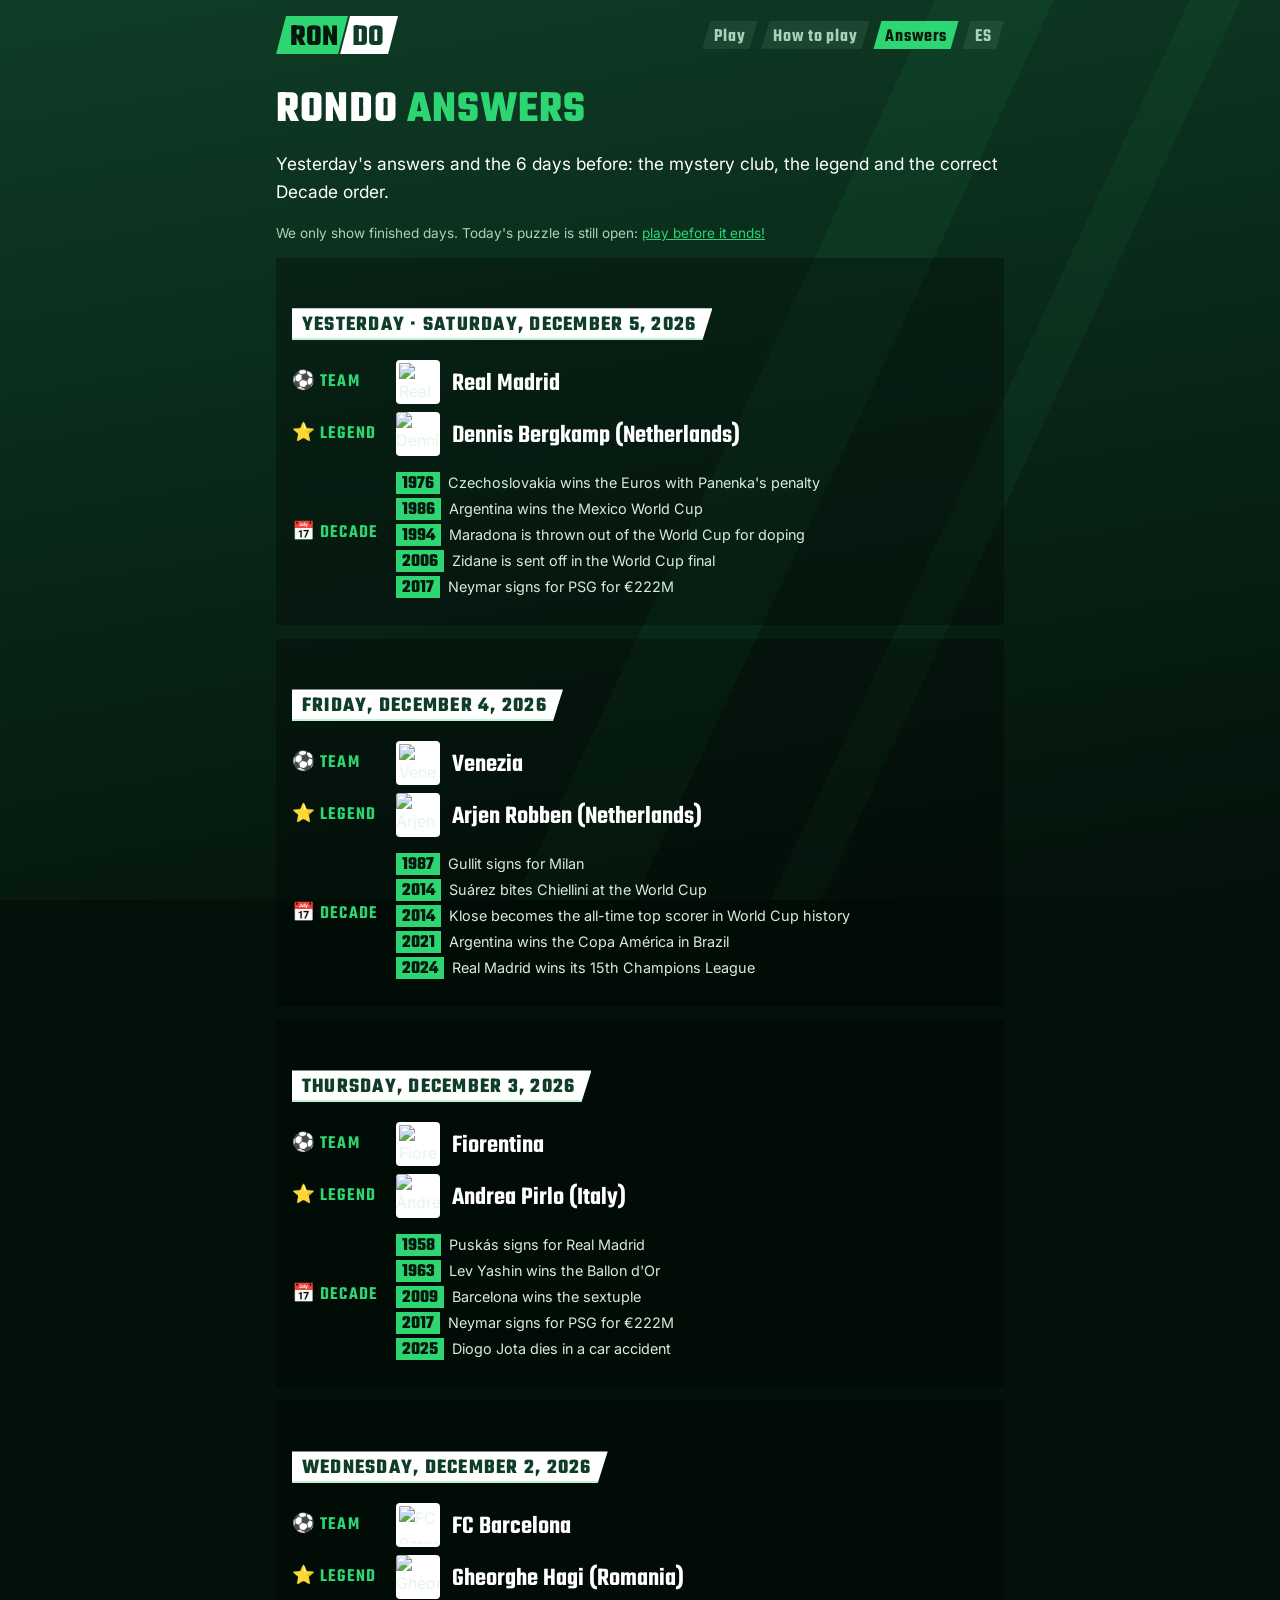
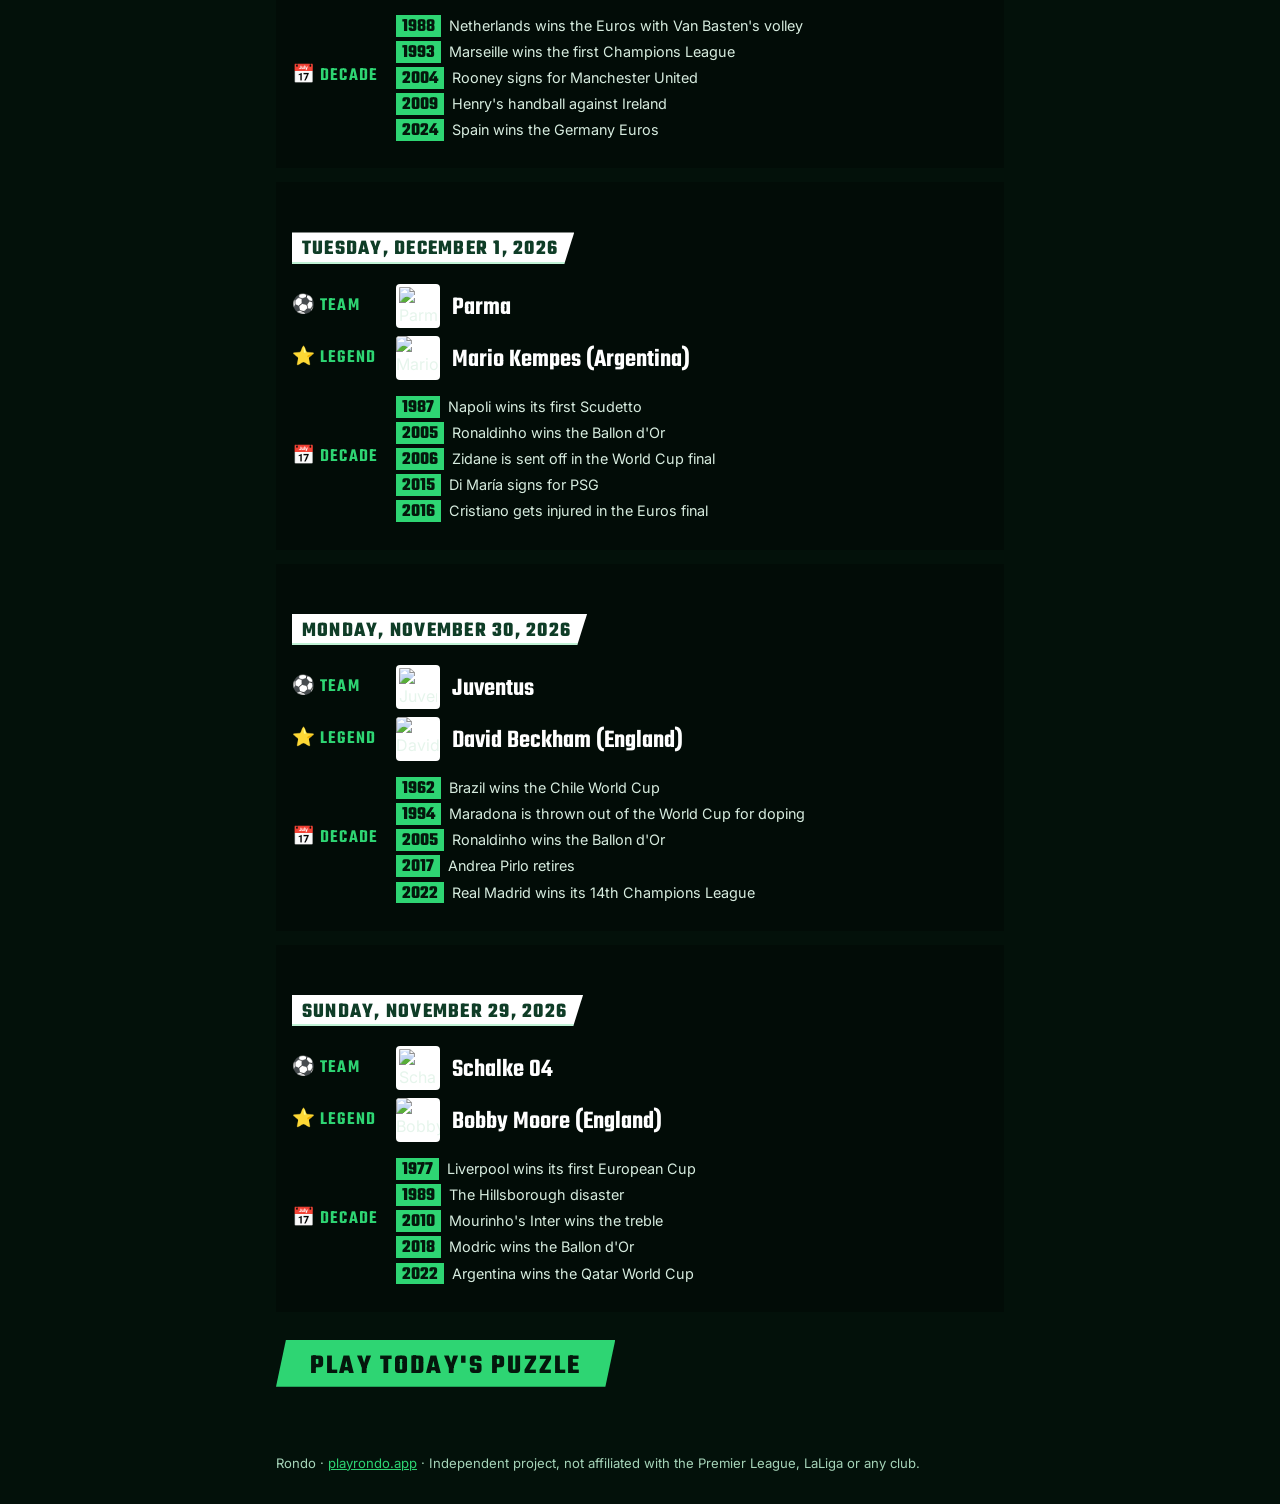
==== answers/index.html @ 0c70fac1 "Paginas SEO: Wordle de futbol (ES/EN) y soluciones de dias anteriores - data.js: equipos, leyendas y" ====
<!DOCTYPE html>
<html lang="en">
<head>
    <meta charset="UTF-8">
    <meta name="viewport" content="width=device-width, initial-scale=1.0">
    <title>Rondo answers for yesterday: team, legend and Decade</title>
    <meta name="description" content="Rondo football Wordle answers: yesterday's mystery club, legend and Decade order, plus the last 7 days. We never show today's puzzle.">
    <link rel="canonical" href="https://playrondo.app/answers/">
    <link rel="alternate" hreflang="en" href="https://playrondo.app/answers/">
    <link rel="alternate" hreflang="es" href="https://playrondo.app/soluciones/">

    <link rel="icon" href="/favicon.ico" sizes="any">
    <link rel="apple-touch-icon" href="/icons/apple-touch-icon.png">
    <meta name="theme-color" content="#0f3d27">

    <meta property="og:type" content="website">
    <meta property="og:site_name" content="Rondo">
    <meta property="og:url" content="https://playrondo.app/answers/">
    <meta property="og:title" content="Rondo answers for yesterday">
    <meta property="og:description" content="The club, the legend and the Decade order for the last 7 days.">
    <meta property="og:image" content="https://playrondo.app/icons/og-image.jpg">
    <meta name="twitter:card" content="summary_large_image">

    <link rel="preconnect" href="https://fonts.googleapis.com">
    <link rel="preconnect" href="https://fonts.gstatic.com" crossorigin>
    <link href="https://fonts.googleapis.com/css2?family=Inter:wght@400;600;800&family=Teko:wght@600;700&display=swap" rel="stylesheet">
    <link rel="stylesheet" href="/pages/pages.css">

    <!-- Google Analytics -->
    <script async src="https://www.googletagmanager.com/gtag/js?id=G-FS0NJZW97X"></script>
    <script>
        window.dataLayer = window.dataLayer || [];
        function gtag(){dataLayer.push(arguments);}
        gtag('js', new Date());
        gtag('config', 'G-FS0NJZW97X', { 'anonymize_ip': true });
    </script>
</head>
<body>
    <header class="site-header">
        <a class="logo-link" href="/"><span class="ron">RON</span><span class="do">DO</span></a>
        <nav class="site-nav">
            <a href="/">Play</a>
            <a href="/football-wordle/">How to play</a>
            <a href="/answers/" class="current">Answers</a>
            <a href="/soluciones/" hreflang="es">ES</a>
        </nav>
    </header>

    <main>
        <h1>Rondo <em>answers</em></h1>
        <p class="lead">Yesterday's answers and the 6 days before: the mystery club, the legend and the correct Decade order.</p>
        <p class="spoiler-note">We only show finished days. Today's puzzle is still open: <a href="/">play before it ends!</a></p>

        <div id="answers"></div>

        <a class="cta" href="/">Play today's puzzle</a>
    </main>

    <footer class="site-footer">Rondo · <a href="/">playrondo.app</a> · Independent project, not affiliated with the Premier League, LaLiga or any club.</footer>

    <script src="/decade_events.js?v=20261002"></script>
    <script src="/data.js?v=20261002"></script>
    <script src="/pages/answers.js?v=20261002"></script>
</body>
</html>
---- pages/pages.css ----
/* ==========================================================
   Estilos de las páginas de contenido (landing y soluciones)
   Mismo estilo "Verde Rondo TV" que el juego, sin la lógica del juego
   ========================================================== */
:root {
    --rondo-green: #2ed573;
    --rondo-ink: #04170c;
    --bg-top: #0f3d27;
    --bg-mid: #082416;
    --bg-bottom: #03110a;
    --muted: #a6d4b9;
    --panel: rgba(255, 255, 255, 0.07);
    --panel-dark: rgba(0, 0, 0, 0.3);
    --font-display: 'Teko', 'Arial Narrow', sans-serif;
    --font-body: 'Inter', 'Segoe UI', sans-serif;
    --para: polygon(8px 0, 100% 0, calc(100% - 8px) 100%, 0 100%);
    --para-wide: polygon(10px 0, 100% 0, calc(100% - 10px) 100%, 0 100%);
}

* { box-sizing: border-box; }

body {
    margin: 0;
    min-height: 100vh;
    background:
        linear-gradient(115deg, transparent 0 55%, rgba(46, 213, 115, 0.06) 55% 62%, transparent 62% 70%, rgba(46, 213, 115, 0.05) 70% 73%, transparent 73%),
        linear-gradient(170deg, var(--bg-top) 0%, var(--bg-mid) 55%, var(--bg-bottom) 100%);
    background-color: var(--bg-bottom);
    background-attachment: fixed;
    color: #e6f5ec;
    font-family: var(--font-body);
    line-height: 1.6;
}

a { color: var(--rondo-green); }

/* ---------- Cabecera ---------- */
.site-header {
    max-width: 760px;
    margin: 0 auto;
    padding: 16px 16px 0;
    display: flex;
    align-items: center;
    justify-content: space-between;
    gap: 12px;
    flex-wrap: wrap;
}
.logo-link {
    display: flex;
    text-decoration: none;
    font-family: var(--font-display);
    font-weight: 700;
    font-size: 1.9rem;
    line-height: 1;
}
.logo-link .ron { background: var(--rondo-green); color: var(--rondo-ink); padding: 7px 10px 1px 14px; clip-path: var(--para-wide); }
.logo-link .do { background: #fff; color: var(--bg-top); padding: 7px 14px 1px 12px; margin-left: -8px; clip-path: var(--para-wide); }
.site-nav { display: flex; gap: 4px; flex-wrap: wrap; }
.site-nav a {
    background: var(--panel);
    color: var(--muted);
    text-decoration: none;
    font-family: var(--font-display);
    font-size: 1.15rem;
    font-weight: 600;
    letter-spacing: 0.04em;
    line-height: 1;
    padding: 7px 12px 3px;
    clip-path: var(--para);
}
.site-nav a:hover { color: #fff; }
.site-nav a.current { background: var(--rondo-green); color: var(--rondo-ink); }

/* ---------- Contenido ---------- */
main {
    max-width: 760px;
    margin: 0 auto;
    padding: 24px 16px 60px;
}
h1, h2, h3 {
    font-family: var(--font-display);
    font-weight: 700;
    line-height: 1;
    letter-spacing: 0.02em;
    color: #fff;
}
h1 { font-size: 2.8rem; margin: 10px 0 12px; text-transform: uppercase; }
h1 em { color: var(--rondo-green); font-style: normal; }
h2 {
    font-size: 1.9rem;
    text-transform: uppercase;
    margin: 36px 0 12px;
    padding-bottom: 6px;
    border-bottom: 2px solid rgba(46, 213, 115, 0.3);
}
h3 { font-size: 1.5rem; margin: 22px 0 6px; color: var(--rondo-green); }
.lead { font-size: 1.08rem; color: #fff; }
p, li { color: #d7ecdf; }

/* Botón principal "Jugar ahora" */
.cta {
    display: inline-block;
    margin: 14px 0 6px;
    background: var(--rondo-green);
    color: var(--rondo-ink);
    text-decoration: none;
    font-family: var(--font-display);
    font-size: 1.7rem;
    font-weight: 700;
    letter-spacing: 0.08em;
    text-transform: uppercase;
    line-height: 1;
    padding: 13px 34px 7px;
    clip-path: var(--para-wide);
}
.cta:hover { background: #4ae38a; }

/* Tarjetas de modos */
.modes { display: grid; grid-template-columns: repeat(auto-fit, minmax(210px, 1fr)); gap: 10px; margin-top: 12px; }
.mode-card { background: var(--panel-dark); border-left: 4px solid var(--rondo-green); padding: 12px 14px; }
.mode-card h3 { margin-top: 0; }
.mode-card p { margin: 0; font-size: 0.93rem; }

/* Leyenda de colores de pistas */
.clues { display: flex; gap: 8px; flex-wrap: wrap; margin: 10px 0; }
.clue { display: flex; align-items: center; gap: 8px; font-size: 0.9rem; }
.clue i { width: 26px; height: 26px; border-radius: 4px; display: inline-block; }
.clue .g { background: linear-gradient(180deg, #34e07c, #18a352); }
.clue .y { background: linear-gradient(180deg, #ffd23f, #eaa900); }
.clue .r { background: linear-gradient(180deg, #ff4d5e, #c8283a); }

/* Preguntas frecuentes */
.faq details { background: var(--panel); margin-bottom: 6px; padding: 10px 14px; }
.faq summary { cursor: pointer; font-weight: 700; color: #fff; }
.faq details p { margin: 8px 0 2px; }

/* ---------- Soluciones ---------- */
.day {
    background: var(--panel-dark);
    padding: 14px 16px 16px;
    margin-bottom: 14px;
}
.day-date {
    display: inline-block;
    background: #fff;
    color: var(--bg-top);
    font-family: var(--font-display);
    font-size: 1.3rem;
    font-weight: 700;
    letter-spacing: 0.06em;
    text-transform: uppercase;
    line-height: 1;
    padding: 7px 16px 2px 10px;
    margin-bottom: 12px;
    clip-path: polygon(0 0, 100% 0, calc(100% - 10px) 100%, 0 100%);
}
.answer-row { display: flex; align-items: center; gap: 12px; margin: 8px 0; }
.answer-tag {
    flex-shrink: 0;
    width: 92px;
    font-family: var(--font-display);
    font-size: 1.15rem;
    font-weight: 600;
    letter-spacing: 0.06em;
    color: var(--rondo-green);
    text-transform: uppercase;
    line-height: 1;
}
.answer-img { width: 44px; height: 44px; object-fit: contain; background: #fff; border-radius: 4px; padding: 3px; flex-shrink: 0; }
.answer-img.photo { object-fit: cover; padding: 0; object-position: center 20%; }
.answer-name { font-family: var(--font-display); font-size: 1.6rem; font-weight: 600; line-height: 1; color: #fff; padding-top: 3px; }
.decade-list { margin: 4px 0 0; padding: 0; list-style: none; flex: 1; }
.decade-list li { display: flex; gap: 8px; align-items: baseline; font-size: 0.9rem; margin: 3px 0; }
.decade-list .year {
    font-family: var(--font-display);
    font-weight: 700;
    font-size: 1.15rem;
    line-height: 1;
    background: var(--rondo-green);
    color: var(--rondo-ink);
    padding: 3px 6px 0;
    flex-shrink: 0;
}
.spoiler-note { font-size: 0.85rem; color: var(--muted); }

/* ---------- Pie ---------- */
.site-footer {
    max-width: 760px;
    margin: 0 auto;
    padding: 0 16px 30px;
    font-size: 0.82rem;
    color: var(--muted);
}

@media (max-width: 600px) {
    h1 { font-size: 2.2rem; }
    h2 { font-size: 1.6rem; }
    .answer-row { align-items: flex-start; }
    .answer-tag { width: 72px; padding-top: 6px; }
}
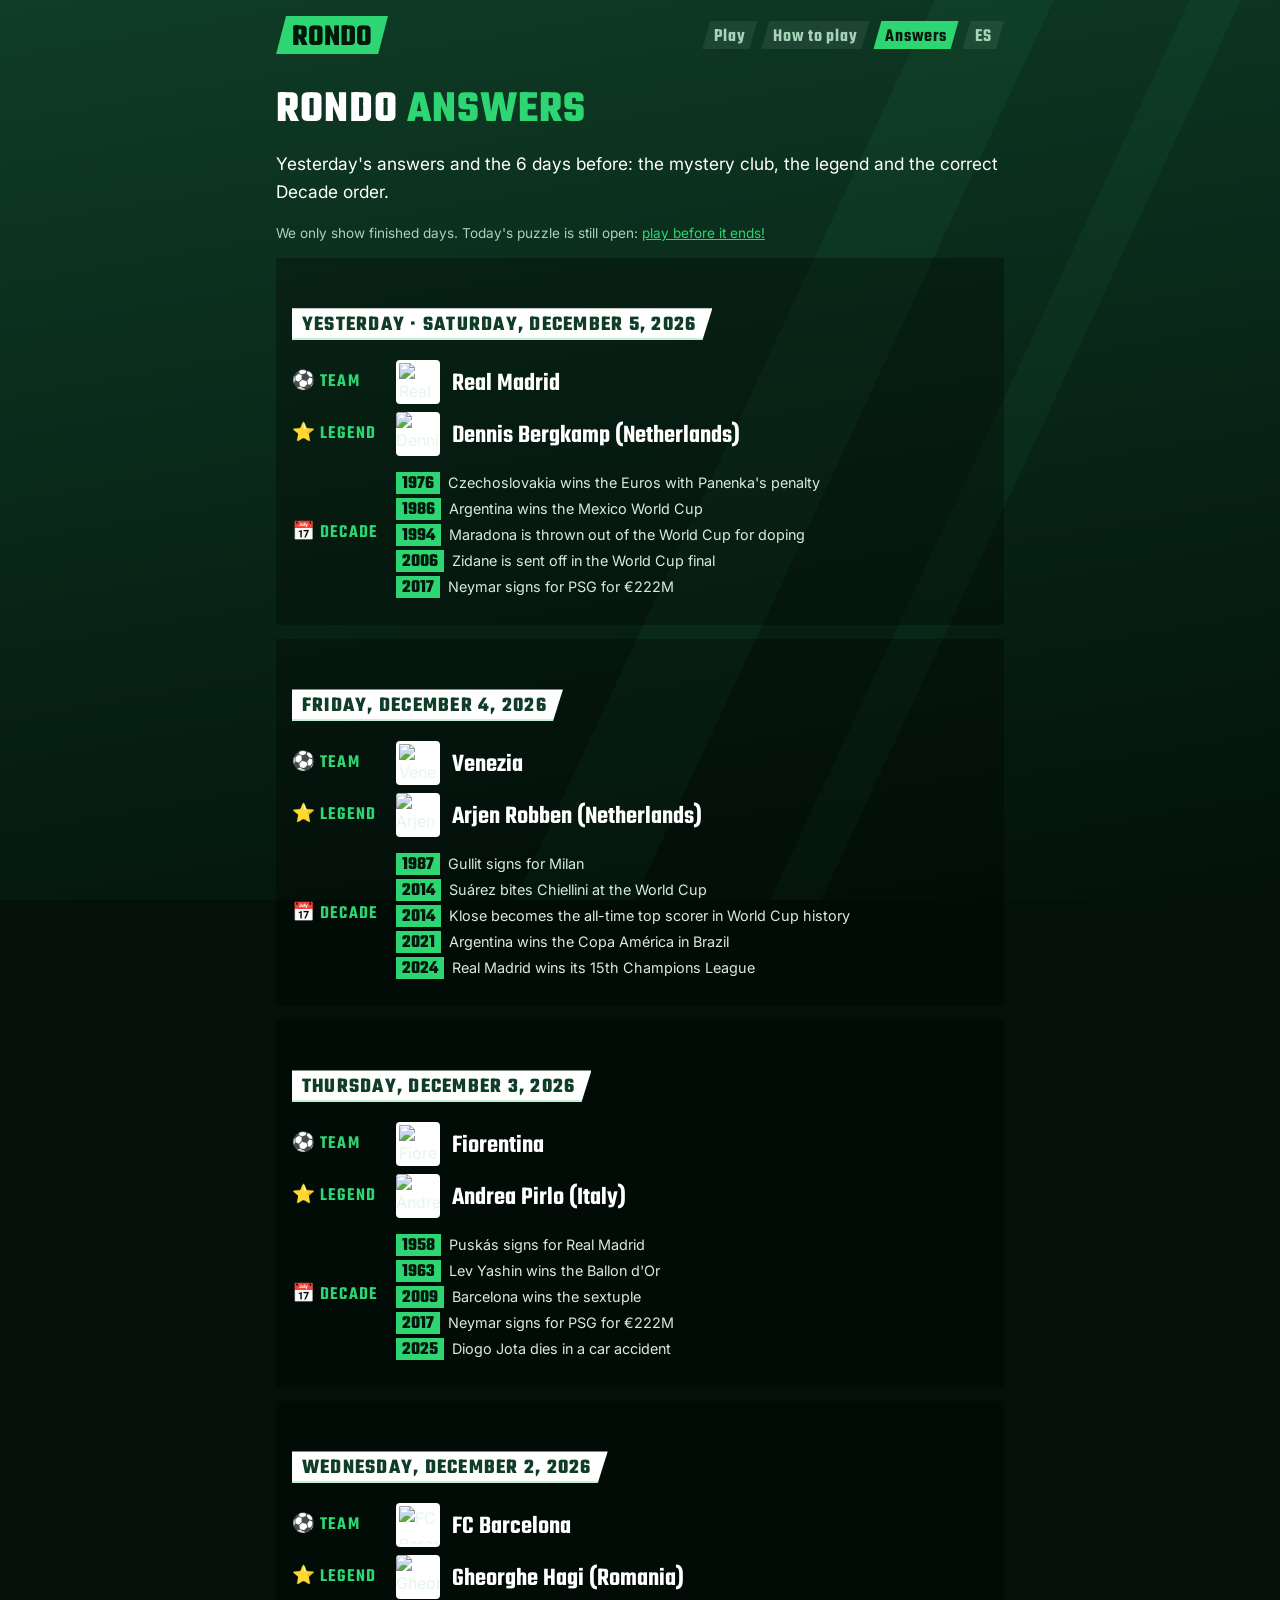
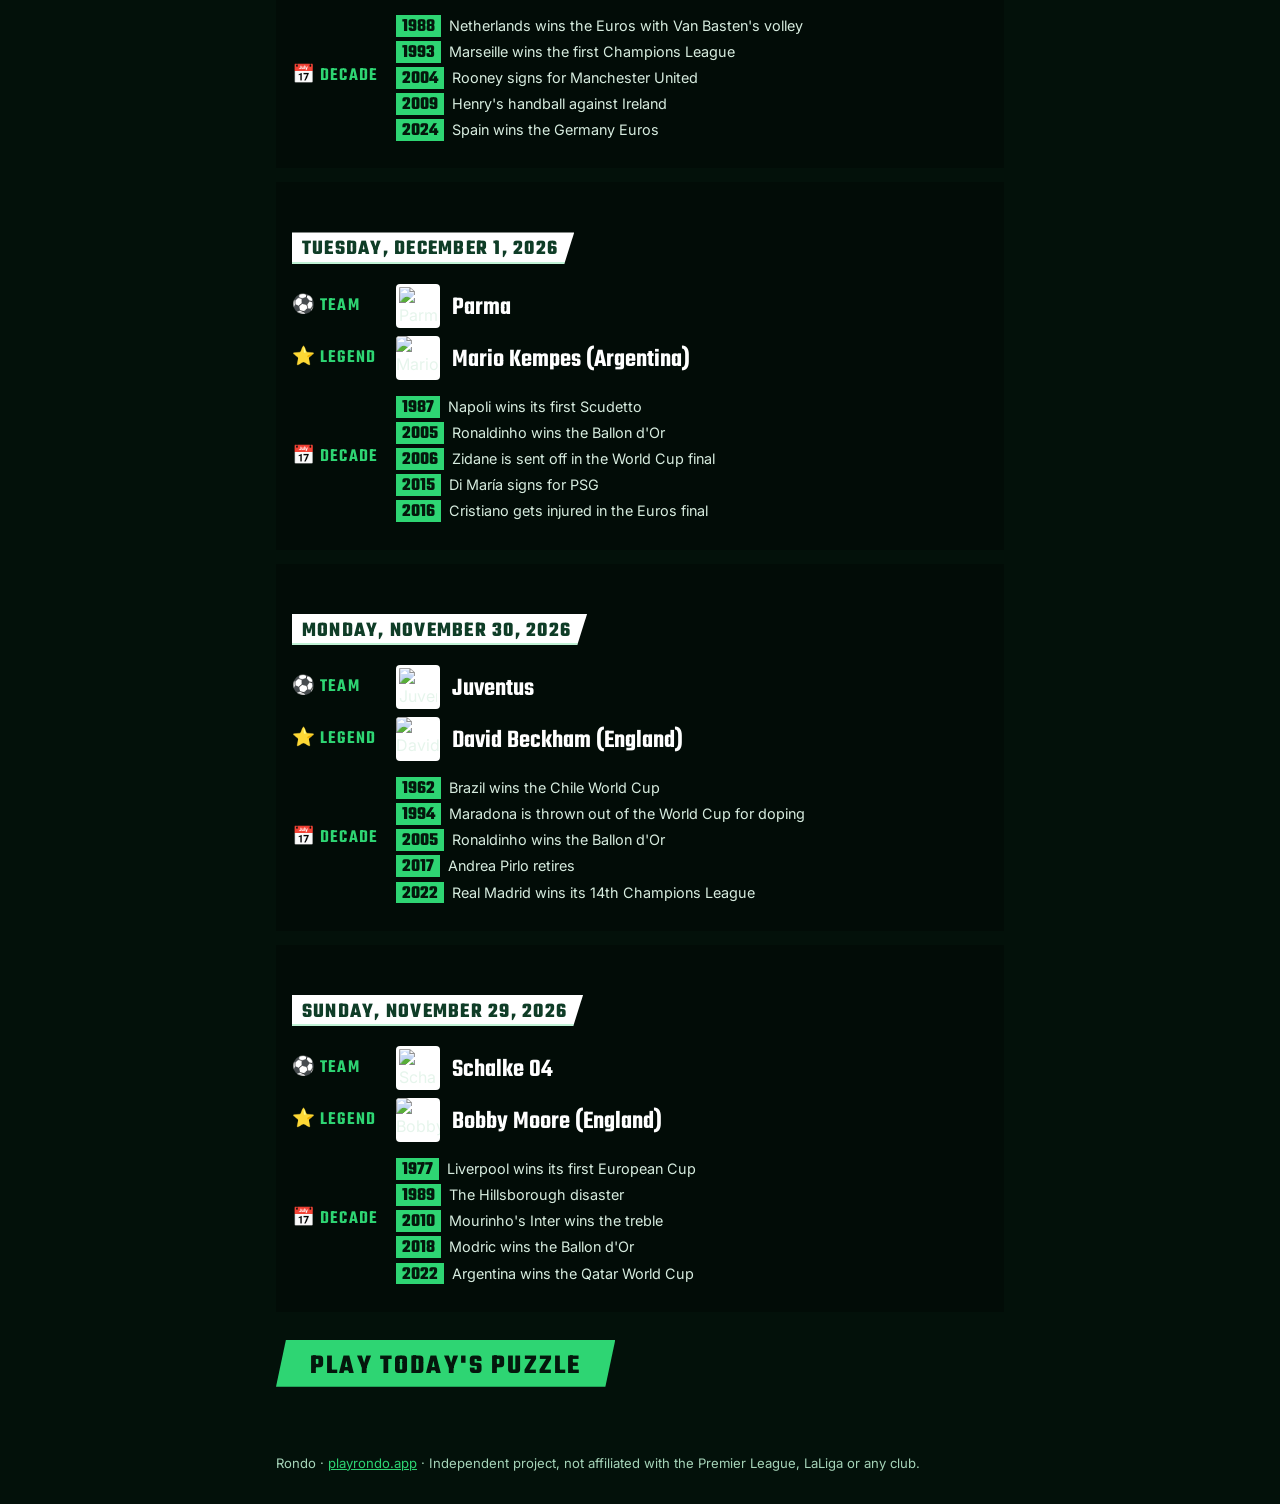
==== commit 6f3b0f1b: "Rondo Studio para videos en redes y logo RONDO de un solo color - /studio/: genera videos verticales" ====
--- a/answers/index.html
+++ b/answers/index.html
@@ -37,7 +37,7 @@
 </head>
 <body>
     <header class="site-header">
-        <a class="logo-link" href="/"><span class="ron">RON</span><span class="do">DO</span></a>
+        <a class="logo-link" href="/"><span class="ron">RONDO</span></a>
         <nav class="site-nav">
             <a href="/">Play</a>
             <a href="/football-wordle/">How to play</a>
@@ -59,7 +59,7 @@
     <footer class="site-footer">Rondo · <a href="/">playrondo.app</a> · Independent project, not affiliated with the Premier League, LaLiga or any club.</footer>
 
     <script src="/decade_events.js?v=20261002"></script>
-    <script src="/data.js?v=20261002"></script>
+    <script src="/data.js?v=20261003"></script>
     <script src="/pages/answers.js?v=20261002"></script>
 </body>
 </html>
--- a/pages/pages.css
+++ b/pages/pages.css
@@ -53,8 +53,7 @@
     font-size: 1.9rem;
     line-height: 1;
 }
-.logo-link .ron { background: var(--rondo-green); color: var(--rondo-ink); padding: 7px 10px 1px 14px; clip-path: var(--para-wide); }
-.logo-link .do { background: #fff; color: var(--bg-top); padding: 7px 14px 1px 12px; margin-left: -8px; clip-path: var(--para-wide); }
+.logo-link .ron { background: var(--rondo-green); color: var(--rondo-ink); padding: 7px 16px 1px; clip-path: var(--para-wide); }
 .site-nav { display: flex; gap: 4px; flex-wrap: wrap; }
 .site-nav a {
     background: var(--panel);
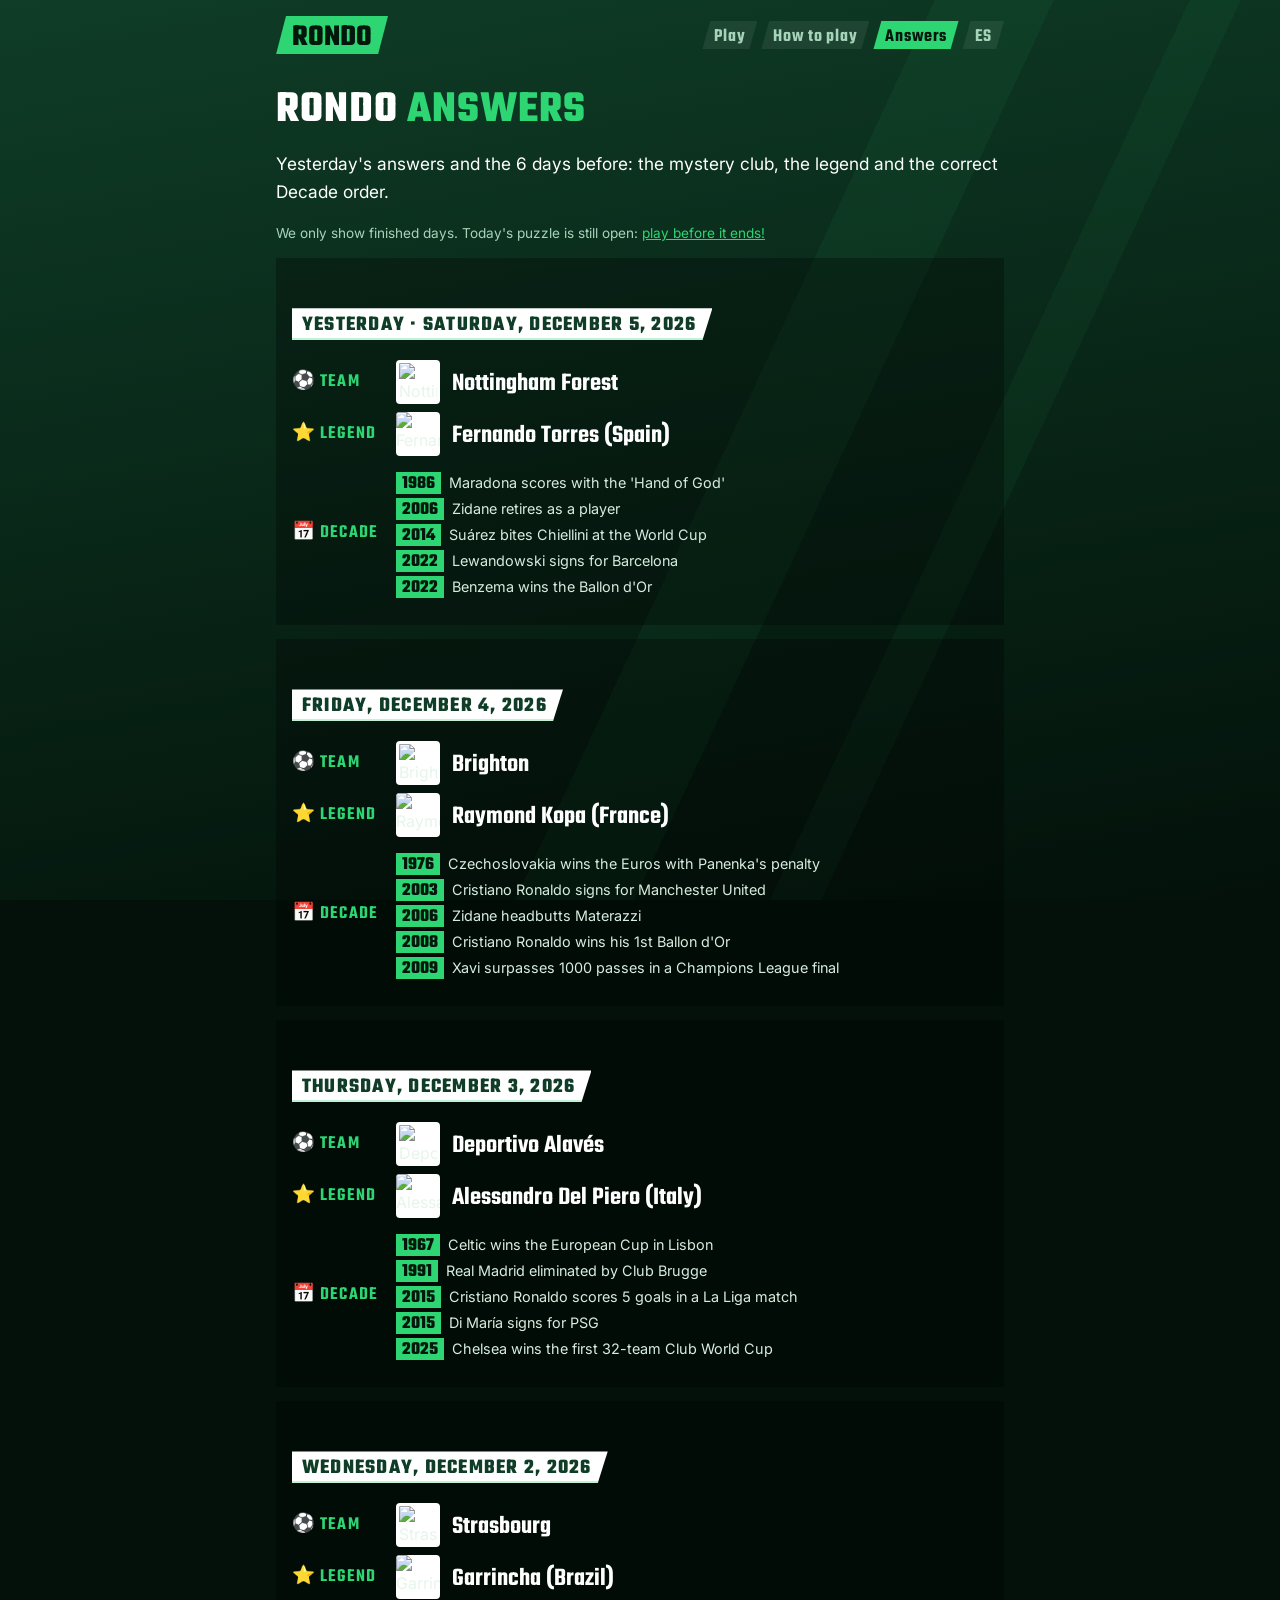
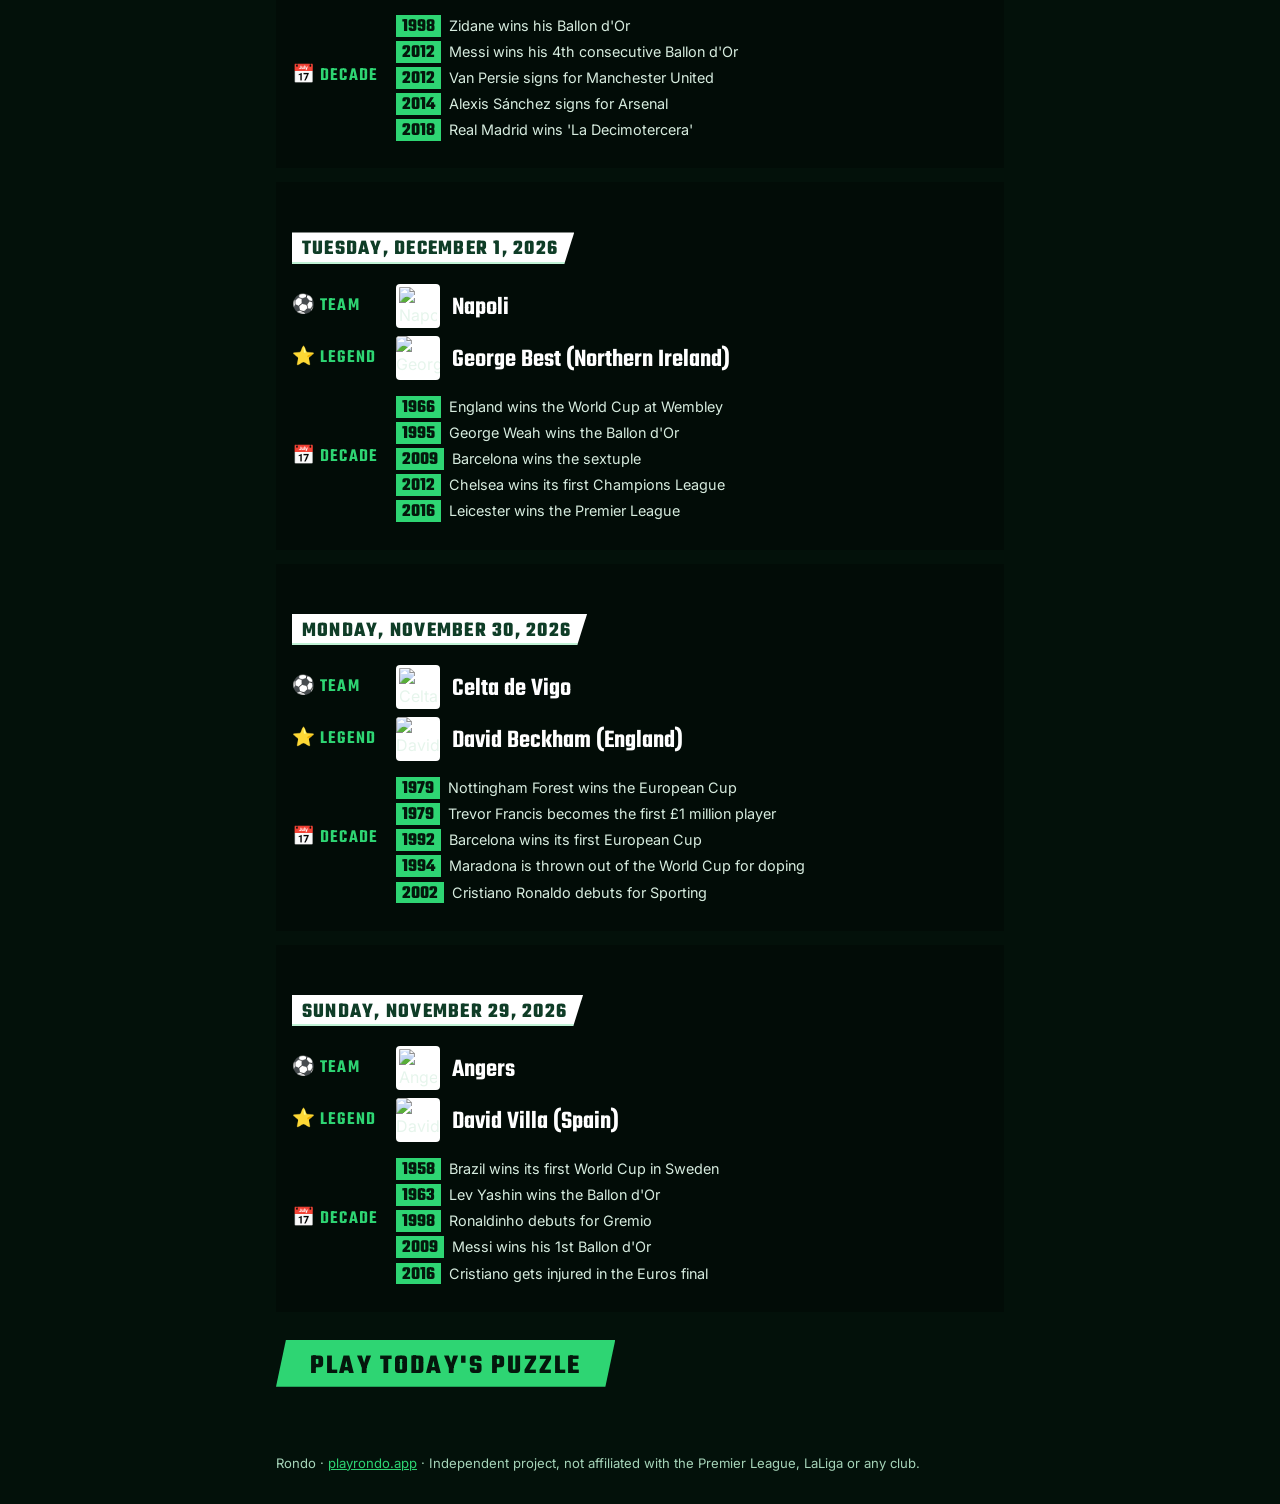
==== commit 434455f8: "Reto diario por ciclos: sin repetir equipo, leyenda ni momento de Decade Desde el 2026-10-14 cada ci" ====
--- a/answers/index.html
+++ b/answers/index.html
@@ -59,7 +59,7 @@
     <footer class="site-footer">Rondo · <a href="/">playrondo.app</a> · Independent project, not affiliated with the Premier League, LaLiga or any club.</footer>
 
     <script src="/decade_events.js?v=20261002"></script>
-    <script src="/data.js?v=20261003"></script>
+    <script src="/data.js?v=20261013"></script>
     <script src="/pages/answers.js?v=20261002"></script>
 </body>
 </html>
